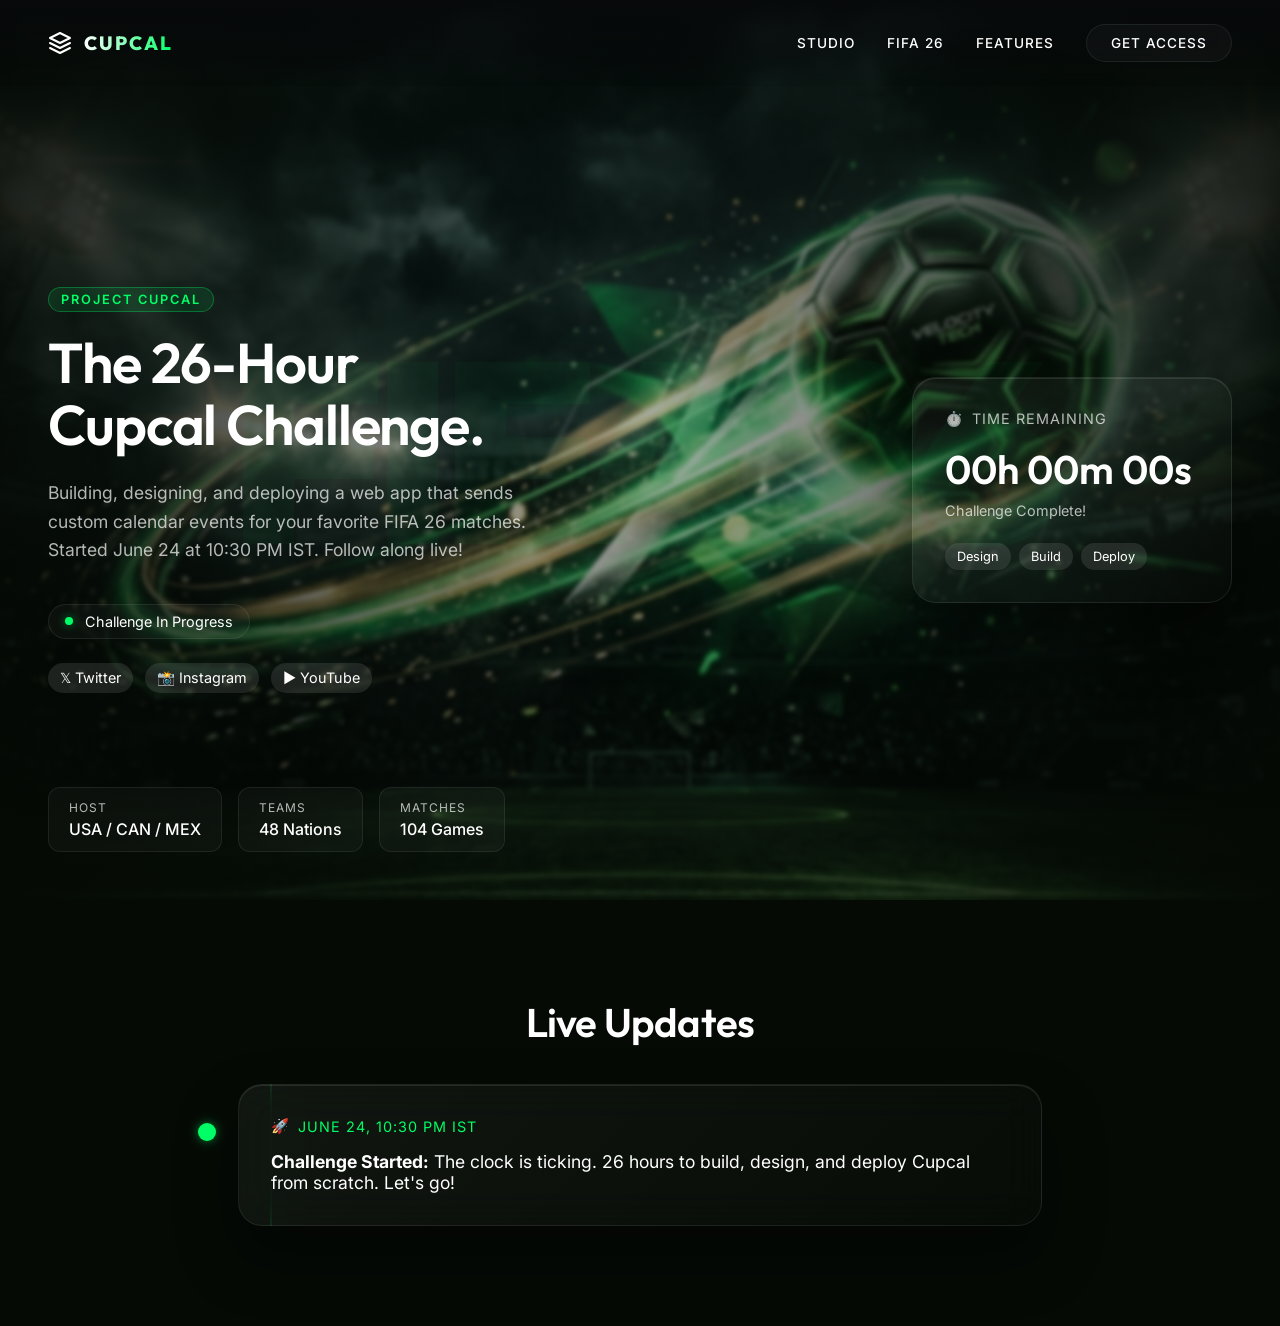
==== fifa26/index.html @ 489d1b1c "feat: Add static portfolio and FIFA 26 challenge pages" ====
<!DOCTYPE html>
<html lang="en">
<head>
  <meta charset="UTF-8">
  <meta name="viewport" content="width=device-width, initial-scale=1.0">
  <title>CUPCAL | FIFA 26 Experience</title>
  <meta name="description" content="Cupcal project for FIFA 26. A premium sports tech experience by hammaadworks.">
  <link rel="preconnect" href="https://fonts.googleapis.com">
  <link rel="preconnect" href="https://fonts.gstatic.com" crossorigin>
  <link href="https://fonts.googleapis.com/css2?family=Inter:wght@300;400;500;600&family=Outfit:wght@400;600;800;900&display=swap" rel="stylesheet">
  <link rel="stylesheet" href="../index.css">
  <style>
    /* FIFA 26 specific overrides */
    :root {
      --bg-color: #050A05;
      --accent-color: #00FF66;
      --accent-glow: rgba(0, 255, 102, 0.3);
    }
    
    .hero-bg {
      filter: blur(2px) brightness(0.7);
    }
    
    .huge-text {
      color: rgba(0, 255, 102, 0.03);
    }
    
    .logo span {
      background: linear-gradient(90deg, #FFFFFF, var(--accent-color));
      -webkit-background-clip: text;
      -webkit-text-fill-color: transparent;
    }
    
    .cupcal-badge {
      display: inline-block;
      padding: 4px 12px;
      background: rgba(0, 255, 102, 0.1);
      border: 1px solid rgba(0, 255, 102, 0.3);
      color: var(--accent-color);
      border-radius: 20px;
      font-size: 0.8rem;
      font-weight: 600;
      letter-spacing: 2px;
      margin-bottom: 20px;
      text-transform: uppercase;
    }
  </style>
</head>
<body class="dark-theme">
  
  <nav class="navbar">
    <div class="logo">
      <svg width="24" height="24" viewBox="0 0 24 24" fill="none" xmlns="http://www.w3.org/2000/svg">
        <path d="M12 2L2 7L12 12L22 7L12 2Z" stroke="currentColor" stroke-width="2" stroke-linecap="round" stroke-linejoin="round"/>
        <path d="M2 17L12 22L22 17" stroke="currentColor" stroke-width="2" stroke-linecap="round" stroke-linejoin="round"/>
        <path d="M2 12L12 17L22 12" stroke="currentColor" stroke-width="2" stroke-linecap="round" stroke-linejoin="round"/>
      </svg>
      <span>CUPCAL</span>
    </div>
    <div class="nav-links">
      <a href="/">STUDIO</a>
      <a href="/fifa26">FIFA 26</a>
      <a href="#features">FEATURES</a>
      <a href="#register" class="btn-primary">GET ACCESS</a>
    </div>
  </nav>

  <main class="hero-section">
    <div class="hero-bg" style="background-image: url('../assets/fifa26_hero.jpg');"></div>
    <div class="hero-overlay"></div>
    
    <div class="huge-text-wrapper">
      <h1 class="huge-text" style="font-size: 20vw;">FIFA 26</h1>
    </div>

    <div class="hero-content">
      <div class="content-left">
        <div class="cupcal-badge">Project Cupcal</div>
        <h2 class="sub-headline">The 26-Hour<br>Cupcal Challenge.</h2>
        <p class="description">
          Building, designing, and deploying a web app that sends custom calendar events for your favorite FIFA 26 matches. Started June 24 at 10:30 PM IST. Follow along live!
        </p>
        <div class="status-indicator">
          <span class="dot" style="background-color: #00FF66; box-shadow: 0 0 10px rgba(0, 255, 102, 0.5);"></span>
          <span>Challenge In Progress</span>
        </div>
        <div class="social-links" style="margin-top: 24px; display: flex; gap: 12px; flex-wrap: wrap;">
          <a href="#" target="_blank" class="tag" style="text-decoration: none; font-size: 0.9rem;">𝕏 Twitter</a>
          <a href="#" target="_blank" class="tag" style="text-decoration: none; font-size: 0.9rem;">📸 Instagram</a>
          <a href="#" target="_blank" class="tag" style="text-decoration: none; font-size: 0.9rem;">▶️ YouTube</a>
        </div>
      </div>
      
      <div class="content-right">
        <div class="glass-card feature-card">
          <div class="card-header">
            <span class="icon">⏱️</span>
            <span>Time Remaining</span>
          </div>
          <p class="card-value" id="countdown">26h 00m</p>
          <p class="card-subtext" id="countdown-subtext">Until Deadline (June 26, 12:30 AM IST)</p>
          <div class="tag-container">
            <span class="tag">Design</span>
            <span class="tag">Build</span>
            <span class="tag">Deploy</span>
          </div>
        </div>
      </div>
    </div>

    <!-- Floating Spec Cards -->
    <div class="floating-specs">
      <div class="spec-card">
        <span class="spec-label">Host</span>
        <span class="spec-value">USA / CAN / MEX</span>
      </div>
      <div class="spec-card">
        <span class="spec-label">Teams</span>
        <span class="spec-value">48 Nations</span>
      </div>
      <div class="spec-card">
        <span class="spec-label">Matches</span>
        <span class="spec-value">104 Games</span>
      </div>
    </div>
  </main>

  <section id="timeline" style="position: relative; z-index: 10; padding: 100px 48px; max-width: 900px; margin: 0 auto;">
    <h2 class="sub-headline" style="font-size: 2.5rem; margin-bottom: 40px; text-align: center;">Live Updates</h2>
    <div class="timeline-container" id="updates-container" style="display: flex; flex-direction: column; gap: 24px; position: relative;">
      
      <!-- Timeline connecting line -->
      <div style="position: absolute; left: 32px; top: 0; bottom: 0; width: 2px; background: rgba(0, 255, 102, 0.2); z-index: -1;"></div>
      
      <!-- Update Card 1 -->
      <div class="timeline-card glass-card" style="width: 100%; position: relative;">
        <div style="position: absolute; left: -41px; top: 38px; width: 18px; height: 18px; background: #00FF66; border-radius: 50%; box-shadow: 0 0 10px rgba(0, 255, 102, 0.5);"></div>
        <div class="card-header" style="color: var(--accent-color);">
          <span class="icon">🚀</span>
          <span>June 24, 10:30 PM IST</span>
        </div>
        <p class="card-subtext" style="color: #fff; font-size: 1.1rem; margin-bottom: 0;">
          <strong>Challenge Started:</strong> The clock is ticking. 26 hours to build, design, and deploy Cupcal from scratch. Let's go!
        </p>
      </div>

    </div>
  </section>

  <script>
    // Parallax effect
    document.addEventListener('mousemove', (e) => {
      const x = e.clientX / window.innerWidth;
      const y = e.clientY / window.innerHeight;
      
      const hugeText = document.querySelector('.huge-text');
      if (hugeText) {
        hugeText.style.transform = `translate(${x * 20}px, ${y * 20}px)`;
      }

      const bg = document.querySelector('.hero-bg');
      if (bg) {
        bg.style.transform = `scale(1.05) translate(${x * -10}px, ${y * -10}px)`;
      }
    });

    // 26-Hour Challenge Countdown (Target: June 26, 2026 12:30 AM IST)
    const kickoff = new Date('2026-06-26T00:30:00+05:30').getTime();
    setInterval(() => {
      const now = new Date().getTime();
      const distance = kickoff - now;
      if (distance > 0) {
        const hours = Math.floor(distance / (1000 * 60 * 60));
        const minutes = Math.floor((distance % (1000 * 60 * 60)) / (1000 * 60));
        const seconds = Math.floor((distance % (1000 * 60)) / 1000);
        
        document.getElementById('countdown').innerText = 
          `${hours.toString().padStart(2, '0')}h ${minutes.toString().padStart(2, '0')}m ${seconds.toString().padStart(2, '0')}s`;
      } else {
        document.getElementById('countdown').innerText = "00h 00m 00s";
        document.getElementById('countdown-subtext').innerText = "Challenge Complete!";
      }
    }, 1000);
  </script>
</body>
</html>
---- index.css ----
:root {
  --bg-color: #08090C;
  --text-primary: #FFFFFF;
  --text-secondary: rgba(255, 255, 255, 0.7);
  --accent-color: #00F0FF;
  --accent-glow: rgba(0, 240, 255, 0.3);
  --glass-bg: rgba(255, 255, 255, 0.03);
  --glass-border: rgba(255, 255, 255, 0.08);
  
  --font-display: 'Outfit', sans-serif;
  --font-body: 'Inter', sans-serif;
}

* {
  margin: 0;
  padding: 0;
  box-sizing: border-box;
}

body {
  background-color: var(--bg-color);
  color: var(--text-primary);
  font-family: var(--font-body);
  overflow-x: hidden;
  -webkit-font-smoothing: antialiased;
}

/* Typography */
h1, h2, h3, h4, h5, h6 {
  font-family: var(--font-display);
}

a {
  color: inherit;
  text-decoration: none;
  transition: all 0.3s ease;
}

/* Navbar */
.navbar {
  position: fixed;
  top: 0;
  left: 0;
  width: 100%;
  padding: 24px 48px;
  display: flex;
  justify-content: space-between;
  align-items: center;
  z-index: 100;
  background: linear-gradient(to bottom, rgba(8,9,12,0.8) 0%, rgba(8,9,12,0) 100%);
  backdrop-filter: blur(4px);
}

.logo {
  display: flex;
  align-items: center;
  gap: 12px;
  font-family: var(--font-display);
  font-weight: 800;
  letter-spacing: 2px;
  font-size: 1.2rem;
}

.nav-links {
  display: flex;
  align-items: center;
  gap: 32px;
  font-size: 0.85rem;
  font-weight: 500;
  letter-spacing: 1px;
}

.nav-links a:not(.btn-primary):hover {
  color: var(--accent-color);
}

.btn-primary {
  padding: 10px 24px;
  border: 1px solid var(--glass-border);
  border-radius: 30px;
  background: var(--glass-bg);
  backdrop-filter: blur(10px);
}

.btn-primary:hover {
  background: #fff;
  color: #000;
  border-color: #fff;
}

/* Hero Section */
.hero-section {
  position: relative;
  min-height: 100vh;
  display: flex;
  flex-direction: column;
  justify-content: center;
  padding: 0 48px;
  overflow: hidden;
}

.hero-bg {
  position: absolute;
  top: -5%;
  left: -5%;
  width: 110%;
  height: 110%;
  background-size: cover;
  background-position: center;
  z-index: -2;
  filter: blur(4px) brightness(0.6);
  transition: transform 0.2s ease-out;
}

.hero-overlay {
  position: absolute;
  top: 0;
  left: 0;
  width: 100%;
  height: 100%;
  background: radial-gradient(circle at center, transparent 0%, var(--bg-color) 100%);
  z-index: -1;
}

/* Huge Background Text */
.huge-text-wrapper {
  position: absolute;
  top: 50%;
  left: 50%;
  transform: translate(-50%, -50%);
  width: 100%;
  text-align: center;
  z-index: 0;
  pointer-events: none;
}

.huge-text {
  font-size: 25vw;
  font-weight: 900;
  line-height: 1;
  color: rgba(255, 255, 255, 0.03);
  text-transform: uppercase;
  letter-spacing: -0.05em;
  transition: transform 0.2s ease-out;
}

/* Content Area */
.hero-content {
  position: relative;
  z-index: 10;
  display: flex;
  justify-content: space-between;
  align-items: center;
  max-width: 1400px;
  margin: 0 auto;
  width: 100%;
  padding-top: 80px;
}

.content-left {
  max-width: 500px;
  animation: fadeUp 1s cubic-bezier(0.16, 1, 0.3, 1) forwards;
}

.sub-headline {
  font-size: 3.5rem;
  line-height: 1.1;
  margin-bottom: 24px;
  font-weight: 600;
  letter-spacing: -0.02em;
}

.description {
  font-size: 1.1rem;
  line-height: 1.6;
  color: var(--text-secondary);
  margin-bottom: 40px;
}

.status-indicator {
  display: inline-flex;
  align-items: center;
  gap: 12px;
  padding: 8px 16px;
  background: var(--glass-bg);
  border: 1px solid var(--glass-border);
  border-radius: 30px;
  backdrop-filter: blur(10px);
  font-size: 0.9rem;
}

.dot {
  width: 8px;
  height: 8px;
  background-color: #00FF66;
  border-radius: 50%;
  box-shadow: 0 0 10px rgba(0, 255, 102, 0.5);
  animation: pulse 2s infinite;
}

/* Right Side - Glass Card */
.content-right {
  animation: fadeUp 1s cubic-bezier(0.16, 1, 0.3, 1) 0.2s forwards;
  opacity: 0;
}

.glass-card {
  background: linear-gradient(135deg, rgba(255,255,255,0.05) 0%, rgba(255,255,255,0.01) 100%);
  border: 1px solid var(--glass-border);
  border-radius: 24px;
  padding: 32px;
  width: 320px;
  backdrop-filter: blur(20px);
  -webkit-backdrop-filter: blur(20px);
  box-shadow: 0 30px 60px rgba(0,0,0,0.4), inset 0 1px 0 rgba(255,255,255,0.1);
  transition: transform 0.3s ease, box-shadow 0.3s ease;
}

.glass-card:hover {
  transform: translateY(-5px);
  box-shadow: 0 40px 80px rgba(0,0,0,0.6), inset 0 1px 0 rgba(255,255,255,0.15);
  border-color: rgba(255,255,255,0.15);
}

.card-header {
  display: flex;
  align-items: center;
  gap: 8px;
  font-size: 0.9rem;
  color: var(--text-secondary);
  margin-bottom: 16px;
  text-transform: uppercase;
  letter-spacing: 1px;
}

.card-value {
  font-family: var(--font-display);
  font-size: 2.5rem;
  font-weight: 600;
  margin-bottom: 8px;
  color: #fff;
}

.card-subtext {
  font-size: 0.9rem;
  color: var(--text-secondary);
  margin-bottom: 24px;
}

.tag-container {
  display: flex;
  flex-wrap: wrap;
  gap: 8px;
}

.tag {
  background: rgba(255,255,255,0.1);
  padding: 6px 12px;
  border-radius: 16px;
  font-size: 0.8rem;
  transition: background 0.3s ease;
  cursor: default;
}

.tag:hover {
  background: rgba(255,255,255,0.2);
}

/* Floating Specs */
.floating-specs {
  position: absolute;
  bottom: 48px;
  left: 48px;
  display: flex;
  gap: 16px;
  z-index: 10;
  animation: fadeUp 1s cubic-bezier(0.16, 1, 0.3, 1) 0.4s forwards;
  opacity: 0;
}

.spec-card {
  display: flex;
  flex-direction: column;
  gap: 4px;
  background: var(--glass-bg);
  border: 1px solid var(--glass-border);
  padding: 12px 20px;
  border-radius: 12px;
  backdrop-filter: blur(10px);
}

.spec-label {
  font-size: 0.75rem;
  color: var(--text-secondary);
  text-transform: uppercase;
  letter-spacing: 1px;
}

.spec-value {
  font-size: 1rem;
  font-weight: 500;
}

/* Animations */
@keyframes fadeUp {
  from {
    opacity: 0;
    transform: translateY(30px);
  }
  to {
    opacity: 1;
    transform: translateY(0);
  }
}

@keyframes pulse {
  0% { box-shadow: 0 0 0 0 rgba(0, 255, 102, 0.4); }
  70% { box-shadow: 0 0 0 10px rgba(0, 255, 102, 0); }
  100% { box-shadow: 0 0 0 0 rgba(0, 255, 102, 0); }
}

/* Responsive */
@media (max-width: 900px) {
  .hero-content {
    flex-direction: column;
    align-items: flex-start;
    gap: 60px;
  }
  .sub-headline {
    font-size: 2.5rem;
  }
  .floating-specs {
    position: relative;
    bottom: auto;
    left: auto;
    margin-top: 40px;
    flex-wrap: wrap;
  }
  .navbar {
    padding: 20px;
  }
  .hero-section {
    padding: 100px 20px 40px;
  }
}
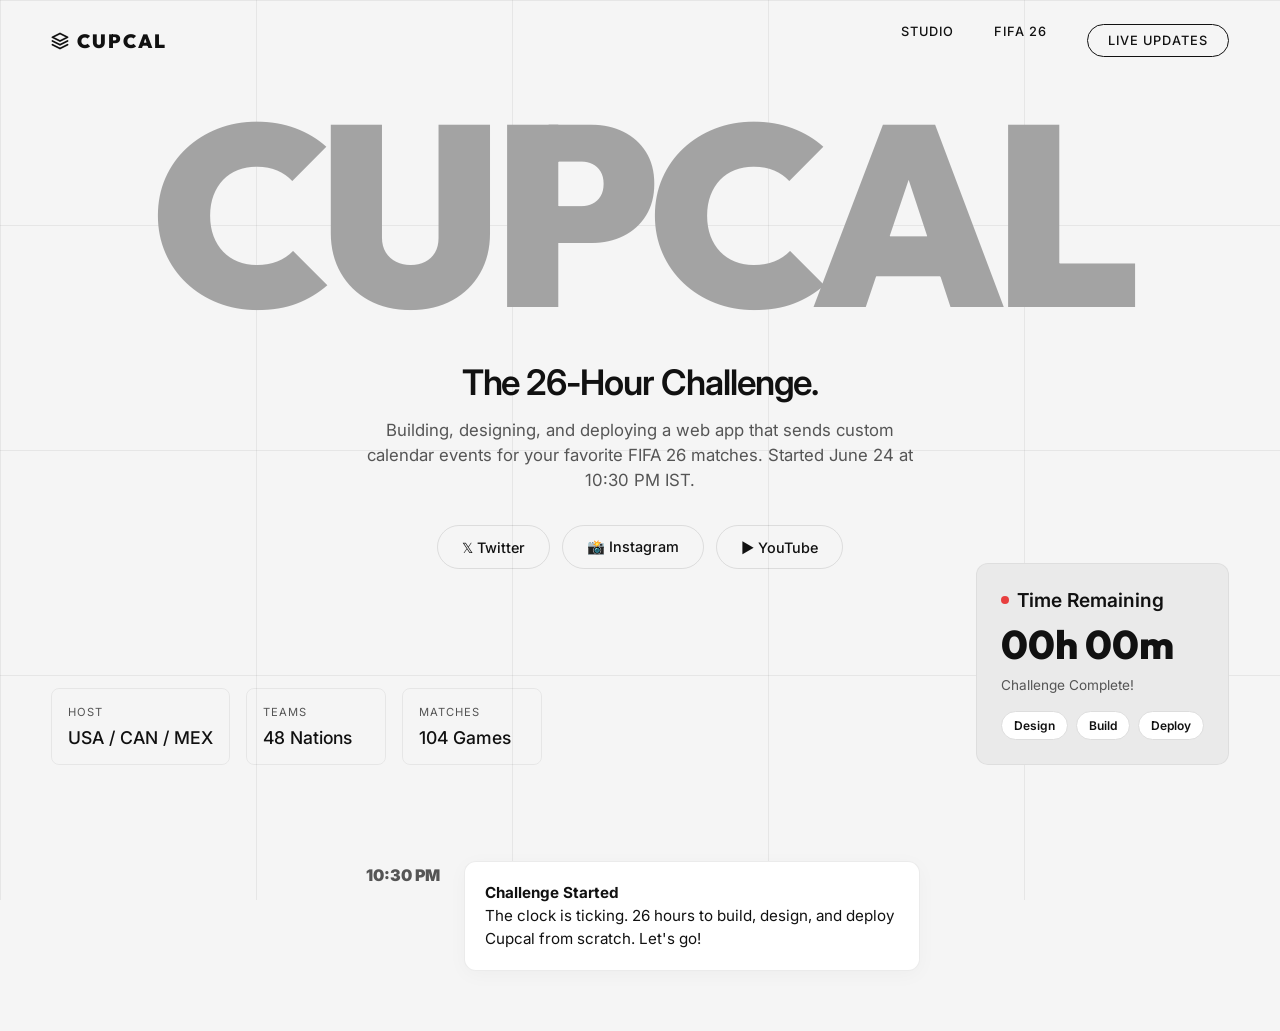
==== commit fe24d0a9: "refactor: Overhaul design to ultra-premium typography and grid layout" ====
--- a/fifa26/index.html
+++ b/fifa26/index.html
@@ -3,167 +3,92 @@
 <head>
   <meta charset="UTF-8">
   <meta name="viewport" content="width=device-width, initial-scale=1.0">
-  <title>CUPCAL | FIFA 26 Experience</title>
-  <meta name="description" content="Cupcal project for FIFA 26. A premium sports tech experience by hammaadworks.">
-  <link rel="preconnect" href="https://fonts.googleapis.com">
-  <link rel="preconnect" href="https://fonts.gstatic.com" crossorigin>
-  <link href="https://fonts.googleapis.com/css2?family=Inter:wght@300;400;500;600&family=Outfit:wght@400;600;800;900&display=swap" rel="stylesheet">
+  <title>Cupcal | FIFA 26 Challenge</title>
   <link rel="stylesheet" href="../index.css">
-  <style>
-    /* FIFA 26 specific overrides */
-    :root {
-      --bg-color: #050A05;
-      --accent-color: #00FF66;
-      --accent-glow: rgba(0, 255, 102, 0.3);
-    }
-    
-    .hero-bg {
-      filter: blur(2px) brightness(0.7);
-    }
-    
-    .huge-text {
-      color: rgba(0, 255, 102, 0.03);
-    }
-    
-    .logo span {
-      background: linear-gradient(90deg, #FFFFFF, var(--accent-color));
-      -webkit-background-clip: text;
-      -webkit-text-fill-color: transparent;
-    }
-    
-    .cupcal-badge {
-      display: inline-block;
-      padding: 4px 12px;
-      background: rgba(0, 255, 102, 0.1);
-      border: 1px solid rgba(0, 255, 102, 0.3);
-      color: var(--accent-color);
-      border-radius: 20px;
-      font-size: 0.8rem;
-      font-weight: 600;
-      letter-spacing: 2px;
-      margin-bottom: 20px;
-      text-transform: uppercase;
-    }
-  </style>
 </head>
-<body class="dark-theme">
+<body>
   
+  <div class="grid-overlay"></div>
+
   <nav class="navbar">
     <div class="logo">
-      <svg width="24" height="24" viewBox="0 0 24 24" fill="none" xmlns="http://www.w3.org/2000/svg">
-        <path d="M12 2L2 7L12 12L22 7L12 2Z" stroke="currentColor" stroke-width="2" stroke-linecap="round" stroke-linejoin="round"/>
-        <path d="M2 17L12 22L22 17" stroke="currentColor" stroke-width="2" stroke-linecap="round" stroke-linejoin="round"/>
-        <path d="M2 12L12 17L22 12" stroke="currentColor" stroke-width="2" stroke-linecap="round" stroke-linejoin="round"/>
+      <svg width="18" height="18" viewBox="0 0 24 24" fill="none" xmlns="http://www.w3.org/2000/svg">
+        <path d="M12 2L2 7L12 12L22 7L12 2Z" stroke="currentColor" stroke-width="2.5" stroke-linecap="round" stroke-linejoin="round"/>
+        <path d="M2 17L12 22L22 17" stroke="currentColor" stroke-width="2.5" stroke-linecap="round" stroke-linejoin="round"/>
+        <path d="M2 12L12 17L22 12" stroke="currentColor" stroke-width="2.5" stroke-linecap="round" stroke-linejoin="round"/>
       </svg>
-      <span>CUPCAL</span>
+      CUPCAL
     </div>
     <div class="nav-links">
       <a href="/">STUDIO</a>
       <a href="/fifa26">FIFA 26</a>
-      <a href="#features">FEATURES</a>
-      <a href="#register" class="btn-primary">GET ACCESS</a>
+      <a href="#timeline" class="btn-outline">LIVE UPDATES</a>
     </div>
   </nav>
 
-  <main class="hero-section">
-    <div class="hero-bg" style="background-image: url('../assets/fifa26_hero.jpg');"></div>
-    <div class="hero-overlay"></div>
-    
-    <div class="huge-text-wrapper">
-      <h1 class="huge-text" style="font-size: 20vw;">FIFA 26</h1>
+  <main style="position: relative; min-height: 80vh;">
+    <div class="massive-container">
+      <div class="massive-text" style="font-size: 20vw;">CUPCAL</div>
     </div>
 
-    <div class="hero-content">
-      <div class="content-left">
-        <div class="cupcal-badge">Project Cupcal</div>
-        <h2 class="sub-headline">The 26-Hour<br>Cupcal Challenge.</h2>
-        <p class="description">
-          Building, designing, and deploying a web app that sends custom calendar events for your favorite FIFA 26 matches. Started June 24 at 10:30 PM IST. Follow along live!
-        </p>
-        <div class="status-indicator">
-          <span class="dot" style="background-color: #00FF66; box-shadow: 0 0 10px rgba(0, 255, 102, 0.5);"></span>
-          <span>Challenge In Progress</span>
-        </div>
-        <div class="social-links" style="margin-top: 24px; display: flex; gap: 12px; flex-wrap: wrap;">
-          <a href="#" target="_blank" class="tag" style="text-decoration: none; font-size: 0.9rem;">𝕏 Twitter</a>
-          <a href="#" target="_blank" class="tag" style="text-decoration: none; font-size: 0.9rem;">📸 Instagram</a>
-          <a href="#" target="_blank" class="tag" style="text-decoration: none; font-size: 0.9rem;">▶️ YouTube</a>
-        </div>
-      </div>
+    <div class="center-content">
+      <h1 class="headline">The 26-Hour Challenge.</h1>
+      <p class="subtext">Building, designing, and deploying a web app that sends custom calendar events for your favorite FIFA 26 matches. Started June 24 at 10:30 PM IST.</p>
       
-      <div class="content-right">
-        <div class="glass-card feature-card">
-          <div class="card-header">
-            <span class="icon">⏱️</span>
-            <span>Time Remaining</span>
-          </div>
-          <p class="card-value" id="countdown">26h 00m</p>
-          <p class="card-subtext" id="countdown-subtext">Until Deadline (June 26, 12:30 AM IST)</p>
-          <div class="tag-container">
-            <span class="tag">Design</span>
-            <span class="tag">Build</span>
-            <span class="tag">Deploy</span>
-          </div>
-        </div>
+      <div style="display: flex; justify-content: center; gap: 12px; flex-wrap: wrap;">
+        <a href="#" class="btn-pill" style="background: transparent;">𝕏 Twitter</a>
+        <a href="#" class="btn-pill" style="background: transparent;">📸 Instagram</a>
+        <a href="#" class="btn-pill" style="background: transparent;">▶️ YouTube</a>
       </div>
     </div>
 
-    <!-- Floating Spec Cards -->
-    <div class="floating-specs">
-      <div class="spec-card">
+    <!-- Bottom Left Specs -->
+    <div class="bottom-specs">
+      <div class="spec-card light">
         <span class="spec-label">Host</span>
         <span class="spec-value">USA / CAN / MEX</span>
       </div>
-      <div class="spec-card">
+      <div class="spec-card light">
         <span class="spec-label">Teams</span>
         <span class="spec-value">48 Nations</span>
       </div>
-      <div class="spec-card">
+      <div class="spec-card light">
         <span class="spec-label">Matches</span>
         <span class="spec-value">104 Games</span>
       </div>
     </div>
+
+    <!-- Bottom Right Info -> Countdown -->
+    <div class="right-info-card">
+      <h3 style="display: flex; align-items: center; gap: 8px;">
+        <span class="dot pulse" style="background: #E83F3F;"></span>
+        Time Remaining
+      </h3>
+      <p id="countdown" style="font-family: 'Outfit', sans-serif; font-size: 2.5rem; font-weight: 800; color: var(--text-main); margin: 12px 0; line-height: 1;">26h 00m</p>
+      <p id="countdown-subtext">Until Deadline (June 26, 12:30 AM IST)</p>
+      <div style="display: flex; gap: 8px;">
+        <span class="tag-btn">Design</span>
+        <span class="tag-btn">Build</span>
+        <span class="tag-btn">Deploy</span>
+      </div>
+    </div>
+
   </main>
 
-  <section id="timeline" style="position: relative; z-index: 10; padding: 100px 48px; max-width: 900px; margin: 0 auto;">
-    <h2 class="sub-headline" style="font-size: 2.5rem; margin-bottom: 40px; text-align: center;">Live Updates</h2>
-    <div class="timeline-container" id="updates-container" style="display: flex; flex-direction: column; gap: 24px; position: relative;">
+  <section id="timeline">
+    <div class="timeline-list">
       
-      <!-- Timeline connecting line -->
-      <div style="position: absolute; left: 32px; top: 0; bottom: 0; width: 2px; background: rgba(0, 255, 102, 0.2); z-index: -1;"></div>
-      
-      <!-- Update Card 1 -->
-      <div class="timeline-card glass-card" style="width: 100%; position: relative;">
-        <div style="position: absolute; left: -41px; top: 38px; width: 18px; height: 18px; background: #00FF66; border-radius: 50%; box-shadow: 0 0 10px rgba(0, 255, 102, 0.5);"></div>
-        <div class="card-header" style="color: var(--accent-color);">
-          <span class="icon">🚀</span>
-          <span>June 24, 10:30 PM IST</span>
+      <div class="timeline-item">
+        <div class="timeline-time">10:30 PM</div>
+        <div class="timeline-content">
+          <p><strong>Challenge Started</strong><br>The clock is ticking. 26 hours to build, design, and deploy Cupcal from scratch. Let's go!</p>
         </div>
-        <p class="card-subtext" style="color: #fff; font-size: 1.1rem; margin-bottom: 0;">
-          <strong>Challenge Started:</strong> The clock is ticking. 26 hours to build, design, and deploy Cupcal from scratch. Let's go!
-        </p>
       </div>
 
     </div>
   </section>
 
   <script>
-    // Parallax effect
-    document.addEventListener('mousemove', (e) => {
-      const x = e.clientX / window.innerWidth;
-      const y = e.clientY / window.innerHeight;
-      
-      const hugeText = document.querySelector('.huge-text');
-      if (hugeText) {
-        hugeText.style.transform = `translate(${x * 20}px, ${y * 20}px)`;
-      }
-
-      const bg = document.querySelector('.hero-bg');
-      if (bg) {
-        bg.style.transform = `scale(1.05) translate(${x * -10}px, ${y * -10}px)`;
-      }
-    });
-
     // 26-Hour Challenge Countdown (Target: June 26, 2026 12:30 AM IST)
     const kickoff = new Date('2026-06-26T00:30:00+05:30').getTime();
     setInterval(() => {
@@ -175,12 +100,13 @@
         const seconds = Math.floor((distance % (1000 * 60)) / 1000);
         
         document.getElementById('countdown').innerText = 
-          `${hours.toString().padStart(2, '0')}h ${minutes.toString().padStart(2, '0')}m ${seconds.toString().padStart(2, '0')}s`;
+          `${hours.toString().padStart(2, '0')}h ${minutes.toString().padStart(2, '0')}m`;
       } else {
-        document.getElementById('countdown').innerText = "00h 00m 00s";
+        document.getElementById('countdown').innerText = "00h 00m";
         document.getElementById('countdown-subtext').innerText = "Challenge Complete!";
       }
     }, 1000);
   </script>
+
 </body>
 </html>
--- a/index.css
+++ b/index.css
@@ -1,14 +1,12 @@
+@import url('https://fonts.googleapis.com/css2?family=Inter:wght@400;500;600&family=Outfit:wght@900&display=swap');
+
 :root {
-  --bg-color: #08090C;
-  --text-primary: #FFFFFF;
-  --text-secondary: rgba(255, 255, 255, 0.7);
-  --accent-color: #00F0FF;
-  --accent-glow: rgba(0, 240, 255, 0.3);
-  --glass-bg: rgba(255, 255, 255, 0.03);
-  --glass-border: rgba(255, 255, 255, 0.08);
-  
-  --font-display: 'Outfit', sans-serif;
-  --font-body: 'Inter', sans-serif;
+  --bg: #F5F5F5;
+  --text-main: #111111;
+  --text-muted: #555555;
+  --grid-line: rgba(0, 0, 0, 0.06);
+  --accent: #222222;
+  --massive-text-color: #A3A3A3;
 }
 
 * {
@@ -18,328 +16,267 @@
 }
 
 body {
-  background-color: var(--bg-color);
-  color: var(--text-primary);
-  font-family: var(--font-body);
+  background-color: var(--bg);
+  color: var(--text-main);
+  font-family: 'Inter', sans-serif;
   overflow-x: hidden;
   -webkit-font-smoothing: antialiased;
+  min-height: 100vh;
+  position: relative;
+}
+
+/* Background Grid Lines */
+.grid-overlay {
+  position: fixed;
+  top: 0;
+  left: 0;
+  width: 100vw;
+  height: 100vh;
+  pointer-events: none;
+  z-index: -1;
+  background-image: 
+    linear-gradient(to right, var(--grid-line) 1px, transparent 1px),
+    linear-gradient(to bottom, var(--grid-line) 1px, transparent 1px);
+  background-size: 20vw 25vh; /* 5 columns, 4 rows */
 }
 
 /* Typography */
-h1, h2, h3, h4, h5, h6 {
-  font-family: var(--font-display);
-}
-
 a {
   color: inherit;
   text-decoration: none;
-  transition: all 0.3s ease;
 }
 
 /* Navbar */
 .navbar {
-  position: fixed;
-  top: 0;
-  left: 0;
+  display: flex;
+  justify-content: space-between;
+  align-items: center;
+  padding: 24px 4vw;
+  font-size: 0.8rem;
+  font-weight: 500;
+  text-transform: uppercase;
+  letter-spacing: 1px;
+}
+
+.logo {
+  font-family: 'Outfit', sans-serif;
+  font-weight: 900;
+  font-size: 1.2rem;
+  letter-spacing: 2px;
+  display: flex;
+  align-items: center;
+  gap: 8px;
+}
+
+.nav-links {
+  display: flex;
+  gap: 40px;
+}
+
+.nav-links a:hover {
+  color: var(--text-muted);
+}
+
+.btn-outline {
+  border: 1px solid var(--text-main);
+  border-radius: 40px;
+  padding: 8px 20px;
+  transition: all 0.2s;
+}
+
+.btn-outline:hover {
+  background: var(--text-main);
+  color: var(--bg);
+}
+
+/* Massive Text */
+.massive-container {
+  display: flex;
+  justify-content: center;
+  align-items: center;
   width: 100%;
-  padding: 24px 48px;
-  display: flex;
-  justify-content: space-between;
-  align-items: center;
-  z-index: 100;
-  background: linear-gradient(to bottom, rgba(8,9,12,0.8) 0%, rgba(8,9,12,0) 100%);
-  backdrop-filter: blur(4px);
-}
-
-.logo {
-  display: flex;
+  padding-top: 4vh;
+}
+
+.massive-text {
+  font-family: 'Outfit', sans-serif;
+  font-weight: 900;
+  font-size: 28vw;
+  line-height: 0.75;
+  letter-spacing: -0.04em;
+  color: var(--massive-text-color);
+  text-transform: uppercase;
+  user-select: none;
+}
+
+/* Content Block underneath massive text */
+.center-content {
+  text-align: center;
+  max-width: 600px;
+  margin: 6vh auto 0;
+  padding: 0 20px;
+}
+
+.headline {
+  font-size: 2.2rem;
+  font-weight: 600;
+  letter-spacing: -0.03em;
+  line-height: 1.1;
+  margin-bottom: 16px;
+  color: var(--text-main);
+}
+
+.subtext {
+  font-size: 1.05rem;
+  line-height: 1.5;
+  color: var(--text-muted);
+  margin-bottom: 32px;
+}
+
+.btn-pill {
+  display: inline-flex;
   align-items: center;
   gap: 12px;
-  font-family: var(--font-display);
-  font-weight: 800;
-  letter-spacing: 2px;
-  font-size: 1.2rem;
-}
-
-.nav-links {
-  display: flex;
-  align-items: center;
-  gap: 32px;
-  font-size: 0.85rem;
+  background: rgba(0,0,0,0.05);
+  border: 1px solid rgba(0,0,0,0.1);
+  padding: 12px 24px;
+  border-radius: 30px;
+  font-size: 0.9rem;
   font-weight: 500;
-  letter-spacing: 1px;
-}
-
-.nav-links a:not(.btn-primary):hover {
-  color: var(--accent-color);
-}
-
-.btn-primary {
-  padding: 10px 24px;
-  border: 1px solid var(--glass-border);
-  border-radius: 30px;
-  background: var(--glass-bg);
-  backdrop-filter: blur(10px);
-}
-
-.btn-primary:hover {
-  background: #fff;
-  color: #000;
-  border-color: #fff;
-}
-
-/* Hero Section */
-.hero-section {
-  position: relative;
-  min-height: 100vh;
-  display: flex;
-  flex-direction: column;
-  justify-content: center;
-  padding: 0 48px;
-  overflow: hidden;
-}
-
-.hero-bg {
-  position: absolute;
-  top: -5%;
-  left: -5%;
-  width: 110%;
-  height: 110%;
-  background-size: cover;
-  background-position: center;
-  z-index: -2;
-  filter: blur(4px) brightness(0.6);
-  transition: transform 0.2s ease-out;
-}
-
-.hero-overlay {
-  position: absolute;
-  top: 0;
-  left: 0;
-  width: 100%;
-  height: 100%;
-  background: radial-gradient(circle at center, transparent 0%, var(--bg-color) 100%);
-  z-index: -1;
-}
-
-/* Huge Background Text */
-.huge-text-wrapper {
-  position: absolute;
-  top: 50%;
-  left: 50%;
-  transform: translate(-50%, -50%);
-  width: 100%;
-  text-align: center;
-  z-index: 0;
-  pointer-events: none;
-}
-
-.huge-text {
-  font-size: 25vw;
-  font-weight: 900;
-  line-height: 1;
-  color: rgba(255, 255, 255, 0.03);
-  text-transform: uppercase;
-  letter-spacing: -0.05em;
-  transition: transform 0.2s ease-out;
-}
-
-/* Content Area */
-.hero-content {
-  position: relative;
-  z-index: 10;
-  display: flex;
-  justify-content: space-between;
-  align-items: center;
-  max-width: 1400px;
-  margin: 0 auto;
-  width: 100%;
-  padding-top: 80px;
-}
-
-.content-left {
-  max-width: 500px;
-  animation: fadeUp 1s cubic-bezier(0.16, 1, 0.3, 1) forwards;
-}
-
-.sub-headline {
-  font-size: 3.5rem;
-  line-height: 1.1;
-  margin-bottom: 24px;
-  font-weight: 600;
-  letter-spacing: -0.02em;
-}
-
-.description {
-  font-size: 1.1rem;
-  line-height: 1.6;
-  color: var(--text-secondary);
-  margin-bottom: 40px;
-}
-
-.status-indicator {
-  display: inline-flex;
-  align-items: center;
-  gap: 12px;
-  padding: 8px 16px;
-  background: var(--glass-bg);
-  border: 1px solid var(--glass-border);
-  border-radius: 30px;
-  backdrop-filter: blur(10px);
-  font-size: 0.9rem;
+  color: var(--text-main);
+  transition: all 0.2s;
+  cursor: pointer;
+}
+
+.btn-pill:hover {
+  background: rgba(0,0,0,0.1);
 }
 
 .dot {
   width: 8px;
   height: 8px;
-  background-color: #00FF66;
+  background-color: #000;
   border-radius: 50%;
-  box-shadow: 0 0 10px rgba(0, 255, 102, 0.5);
+}
+
+.dot.pulse {
   animation: pulse 2s infinite;
 }
 
-/* Right Side - Glass Card */
-.content-right {
-  animation: fadeUp 1s cubic-bezier(0.16, 1, 0.3, 1) 0.2s forwards;
-  opacity: 0;
-}
-
-.glass-card {
-  background: linear-gradient(135deg, rgba(255,255,255,0.05) 0%, rgba(255,255,255,0.01) 100%);
-  border: 1px solid var(--glass-border);
-  border-radius: 24px;
-  padding: 32px;
-  width: 320px;
-  backdrop-filter: blur(20px);
-  -webkit-backdrop-filter: blur(20px);
-  box-shadow: 0 30px 60px rgba(0,0,0,0.4), inset 0 1px 0 rgba(255,255,255,0.1);
-  transition: transform 0.3s ease, box-shadow 0.3s ease;
-}
-
-.glass-card:hover {
-  transform: translateY(-5px);
-  box-shadow: 0 40px 80px rgba(0,0,0,0.6), inset 0 1px 0 rgba(255,255,255,0.15);
-  border-color: rgba(255,255,255,0.15);
-}
-
-.card-header {
-  display: flex;
-  align-items: center;
+@keyframes pulse {
+  0% { box-shadow: 0 0 0 0 rgba(0, 0, 0, 0.2); }
+  70% { box-shadow: 0 0 0 8px rgba(0, 0, 0, 0); }
+  100% { box-shadow: 0 0 0 0 rgba(0, 0, 0, 0); }
+}
+
+/* Bottom Spec Cards */
+.bottom-specs {
+  position: absolute;
+  bottom: 4vh;
+  left: 4vw;
+  display: flex;
+  gap: 16px;
+}
+
+.spec-card {
+  background: #333333;
+  color: #FFFFFF;
+  padding: 16px;
+  border-radius: 8px;
+  min-width: 140px;
+  display: flex;
+  flex-direction: column;
   gap: 8px;
-  font-size: 0.9rem;
-  color: var(--text-secondary);
-  margin-bottom: 16px;
+}
+
+.spec-card.light {
+  background: transparent;
+  color: var(--text-main);
+  border: 1px solid var(--grid-line);
+}
+
+.spec-label {
+  font-size: 0.7rem;
   text-transform: uppercase;
   letter-spacing: 1px;
-}
-
-.card-value {
+  opacity: 0.7;
+}
+
+.spec-value {
+  font-size: 1.1rem;
+  font-weight: 500;
+}
+
+/* Right Info Card */
+.right-info-card {
+  position: absolute;
+  bottom: 4vh;
+  right: 4vw;
+  background: #EAEAEA;
+  padding: 24px;
+  border-radius: 12px;
+  max-width: 280px;
+  border: 1px solid rgba(0,0,0,0.05);
+}
+
+.right-info-card h3 {
+  font-size: 1.2rem;
+  margin-bottom: 8px;
+  font-weight: 600;
+}
+
+.right-info-card p {
+  font-size: 0.85rem;
+  color: var(--text-muted);
+  margin-bottom: 16px;
+  line-height: 1.4;
+}
+
+.tag-btn {
+  background: #FFF;
+  border: 1px solid #DDD;
+  padding: 6px 12px;
+  border-radius: 20px;
+  font-size: 0.75rem;
+  font-weight: 600;
+}
+
+/* Timeline specific */
+.timeline-list {
+  max-width: 600px;
+  margin: 60px auto;
+  padding: 0 20px;
+  display: flex;
+  flex-direction: column;
+  gap: 32px;
+}
+
+.timeline-item {
+  display: flex;
+  gap: 24px;
+}
+
+.timeline-time {
   font-family: var(--font-display);
-  font-size: 2.5rem;
-  font-weight: 600;
-  margin-bottom: 8px;
-  color: #fff;
-}
-
-.card-subtext {
-  font-size: 0.9rem;
-  color: var(--text-secondary);
-  margin-bottom: 24px;
-}
-
-.tag-container {
-  display: flex;
-  flex-wrap: wrap;
-  gap: 8px;
-}
-
-.tag {
-  background: rgba(255,255,255,0.1);
-  padding: 6px 12px;
-  border-radius: 16px;
-  font-size: 0.8rem;
-  transition: background 0.3s ease;
-  cursor: default;
-}
-
-.tag:hover {
-  background: rgba(255,255,255,0.2);
-}
-
-/* Floating Specs */
-.floating-specs {
-  position: absolute;
-  bottom: 48px;
-  left: 48px;
-  display: flex;
-  gap: 16px;
-  z-index: 10;
-  animation: fadeUp 1s cubic-bezier(0.16, 1, 0.3, 1) 0.4s forwards;
-  opacity: 0;
-}
-
-.spec-card {
-  display: flex;
-  flex-direction: column;
-  gap: 4px;
-  background: var(--glass-bg);
-  border: 1px solid var(--glass-border);
-  padding: 12px 20px;
+  font-size: 1rem;
+  font-weight: 900;
+  color: var(--text-muted);
+  min-width: 80px;
+  text-align: right;
+  padding-top: 4px;
+}
+
+.timeline-content {
+  flex: 1;
+  background: #FFFFFF;
+  border: 1px solid rgba(0,0,0,0.08);
+  padding: 20px;
   border-radius: 12px;
-  backdrop-filter: blur(10px);
-}
-
-.spec-label {
-  font-size: 0.75rem;
-  color: var(--text-secondary);
-  text-transform: uppercase;
-  letter-spacing: 1px;
-}
-
-.spec-value {
-  font-size: 1rem;
-  font-weight: 500;
-}
-
-/* Animations */
-@keyframes fadeUp {
-  from {
-    opacity: 0;
-    transform: translateY(30px);
-  }
-  to {
-    opacity: 1;
-    transform: translateY(0);
-  }
-}
-
-@keyframes pulse {
-  0% { box-shadow: 0 0 0 0 rgba(0, 255, 102, 0.4); }
-  70% { box-shadow: 0 0 0 10px rgba(0, 255, 102, 0); }
-  100% { box-shadow: 0 0 0 0 rgba(0, 255, 102, 0); }
-}
-
-/* Responsive */
-@media (max-width: 900px) {
-  .hero-content {
-    flex-direction: column;
-    align-items: flex-start;
-    gap: 60px;
-  }
-  .sub-headline {
-    font-size: 2.5rem;
-  }
-  .floating-specs {
-    position: relative;
-    bottom: auto;
-    left: auto;
-    margin-top: 40px;
-    flex-wrap: wrap;
-  }
-  .navbar {
-    padding: 20px;
-  }
-  .hero-section {
-    padding: 100px 20px 40px;
-  }
-}
+  box-shadow: 0 4px 20px rgba(0,0,0,0.03);
+}
+
+.timeline-content p {
+  font-size: 0.95rem;
+  line-height: 1.5;
+  color: var(--text-main);
+}
